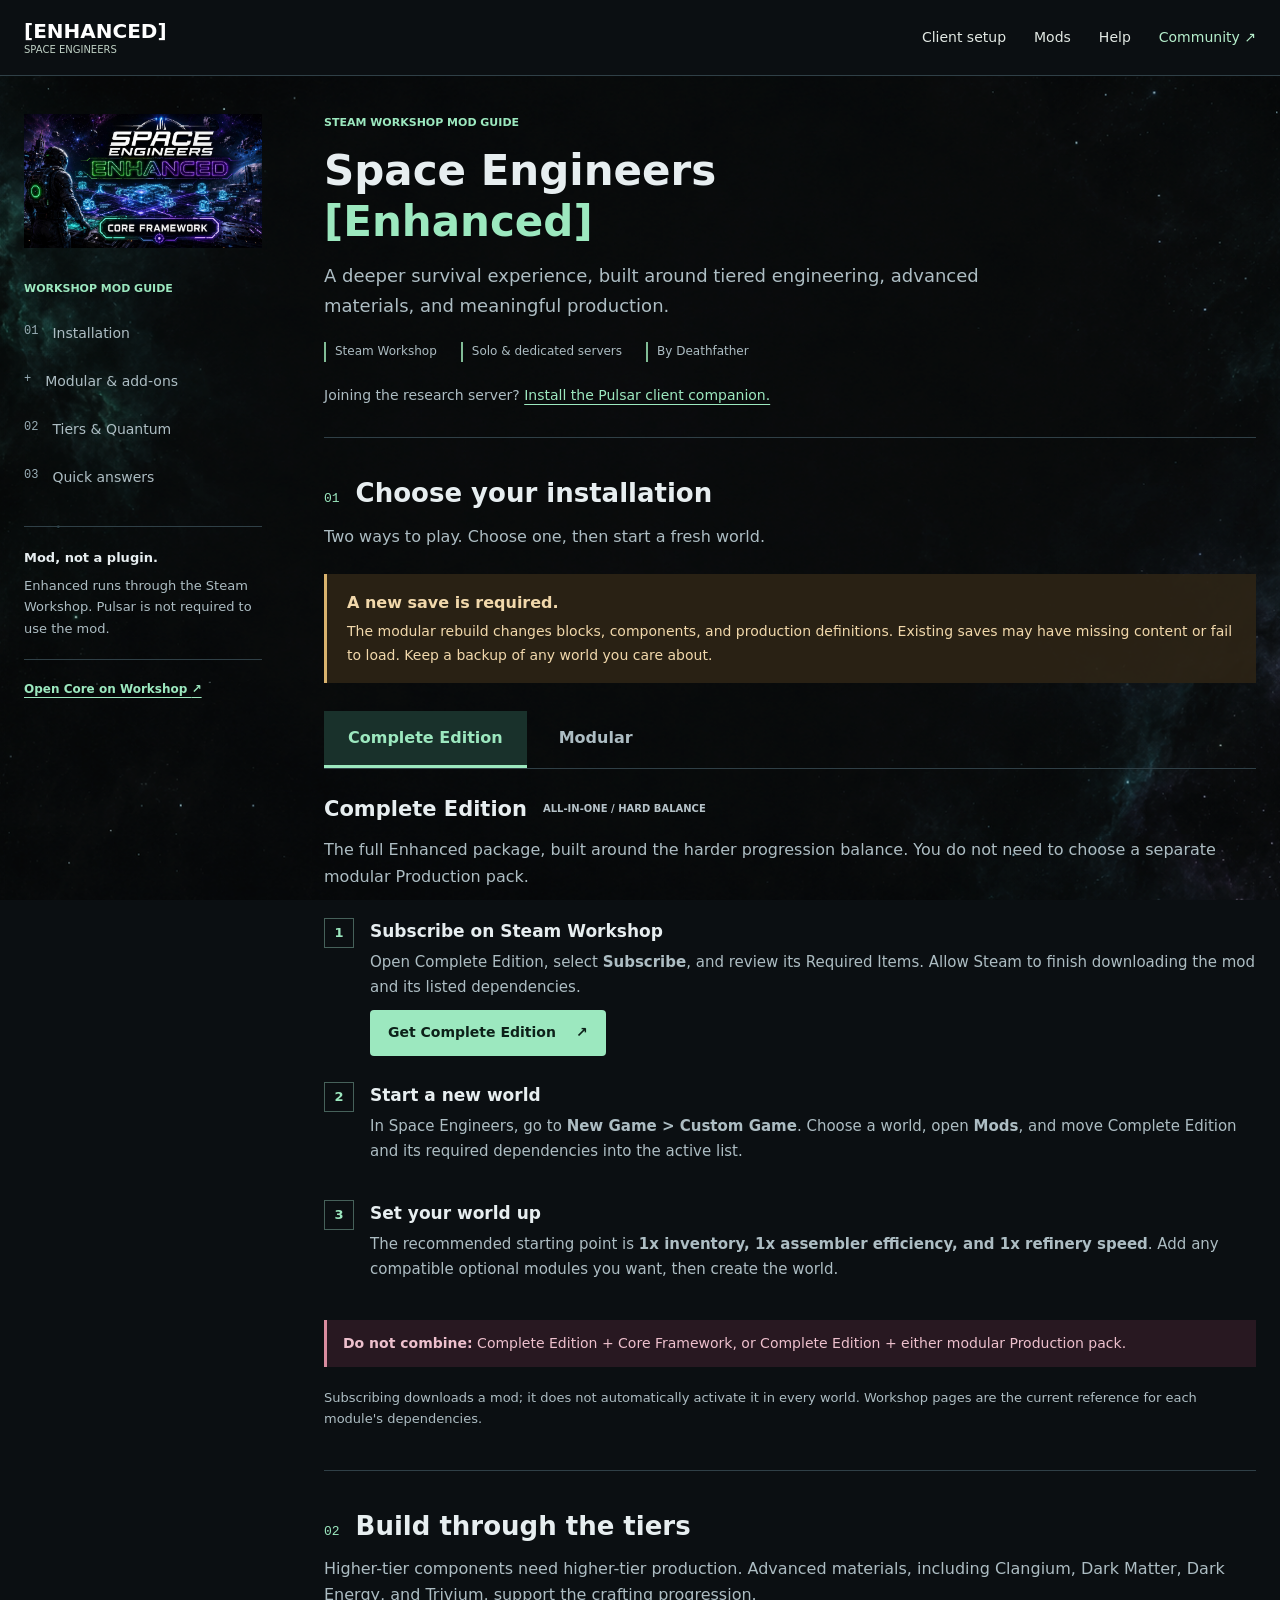
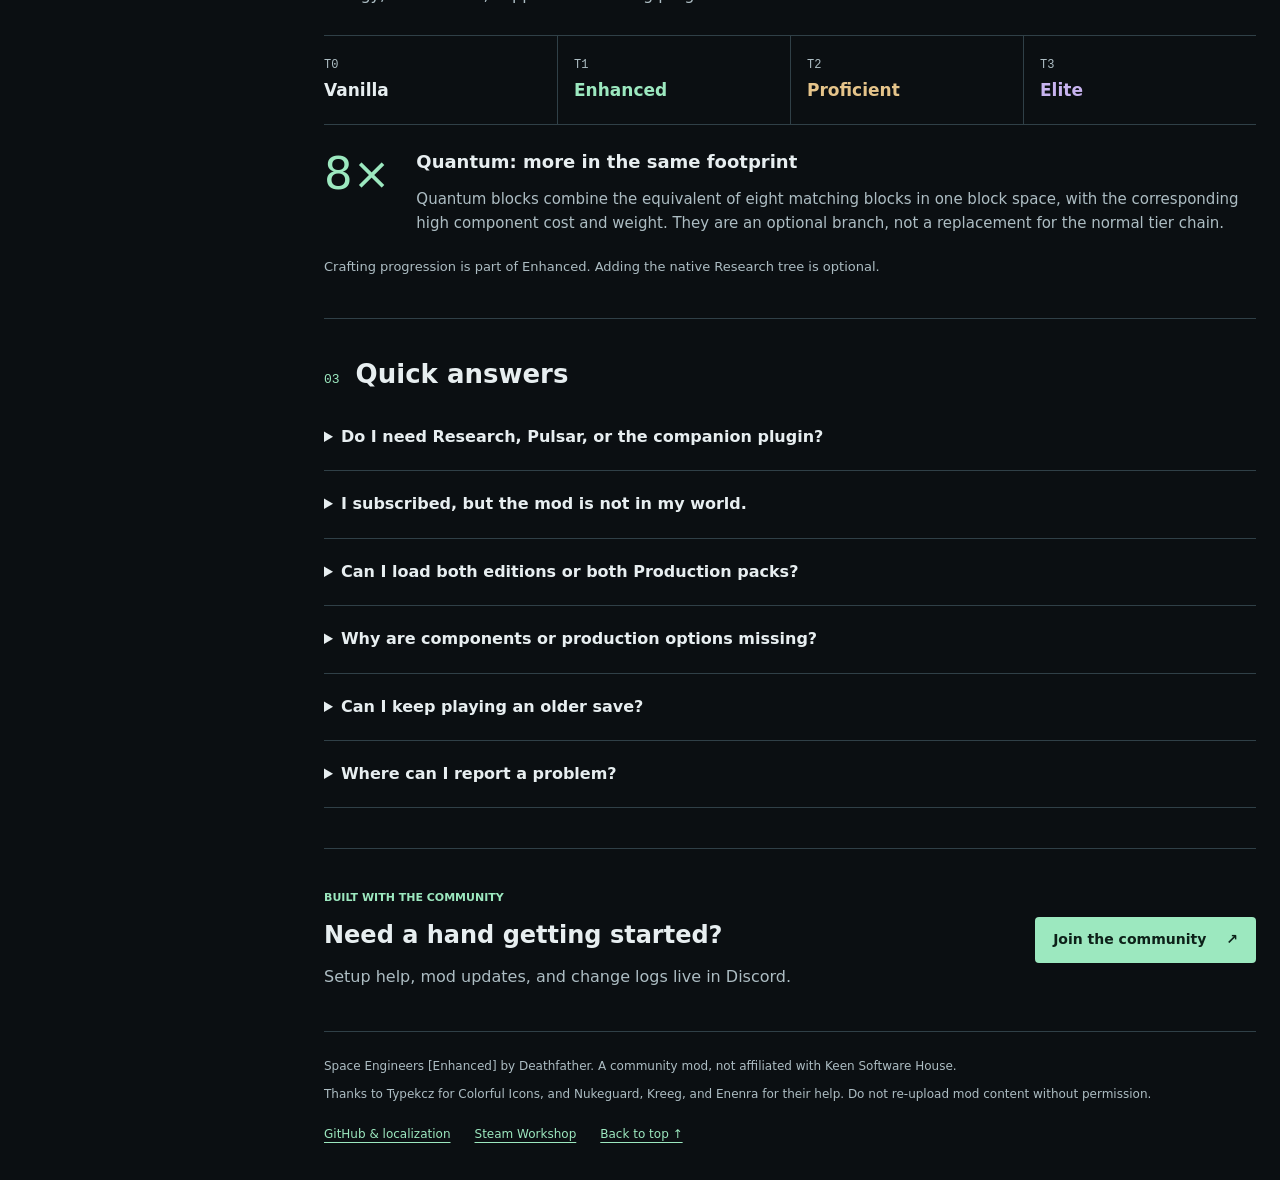
==== docs/mods.html @ 45f269c4 "Focus website on client installation and deduplicate mod add-ons" ====
<!doctype html>
<html lang="en">
<head>
  <meta charset="utf-8">
  <meta name="viewport" content="width=device-width, initial-scale=1">
  <title>Workshop Mods | Space Engineers [Enhanced]</title>
  <meta name="description" content="Install Space Engineers Enhanced. Choose Complete or Modular, find the right production pack, and explore optional add-ons including Research.">
  <meta name="theme-color" content="#0b0f12">
  <meta property="og:title" content="Space Engineers [Enhanced]">
  <meta property="og:description" content="Your installation guide to Complete, Modular, and optional Enhanced add-ons.">
  <meta property="og:type" content="website">
  <meta property="og:url" content="https://deathfather.github.io/Space-Engineers-Enhanced/mods.html">
  <meta property="og:image" content="https://deathfather.github.io/Space-Engineers-Enhanced/assets/enhanced.jpg">
  <link rel="canonical" href="https://deathfather.github.io/Space-Engineers-Enhanced/mods.html">
  <link rel="stylesheet" href="styles.css?v=3">
  <script src="app.js" defer></script>
</head>
<body>
  <a class="skip" href="#main">Skip to guide</a>
  <header class="site-header">
    <a class="wordmark" href="index.html">[ENHANCED]<span>SPACE ENGINEERS</span></a>
    <nav aria-label="Main navigation">
      <a href="index.html">Client setup</a><a href="#install">Mods</a><a href="#help">Help</a>
      <a class="community-link" href="https://discord.gg/V2mS2hEQAy">Community <span aria-hidden="true">&#8599;</span></a>
    </nav>
  </header>

  <div class="page-layout">
    <aside class="sidebar" aria-label="Guide navigation">
      <a class="brand-art" href="assets/enhanced.jpg" aria-label="View Enhanced Core Framework artwork">
        <img src="assets/enhanced.jpg" alt="Space Engineers Enhanced Core Framework artwork" width="1672" height="941">
      </a>
      <p class="nav-label">WORKSHOP MOD GUIDE</p>
      <nav aria-label="On this page">
        <a href="#install"><span>01</span>Installation</a>
        <a href="#modular-panel"><span>+</span>Modular &amp; add-ons</a>
        <a href="#progression"><span>02</span>Tiers &amp; Quantum</a>
        <a href="#help"><span>03</span>Quick answers</a>
      </nav>
      <div class="sidebar-note"><strong>Mod, not a plugin.</strong><p>Enhanced runs through the Steam Workshop. Pulsar is not required to use the mod.</p></div>
      <a class="text-link" href="https://steamcommunity.com/sharedfiles/filedetails/?id=2929487237">Open Core on Workshop <span aria-hidden="true">&#8599;</span></a>
    </aside>

    <main id="main">
      <div class="page-intro">
        <p class="eyebrow">STEAM WORKSHOP MOD GUIDE</p>
        <h1>Space Engineers<br><span>[Enhanced]</span></h1>
        <p class="intro">A deeper survival experience, built around tiered engineering, advanced materials, and meaningful production.</p>
        <div class="intro-meta"><span>Steam Workshop</span><span>Solo &amp; dedicated servers</span><span>By Deathfather</span></div>
        <p class="guide-switch">Joining the research server? <a href="index.html">Install the Pulsar client companion.</a></p>
      </div>

      <section id="install" aria-labelledby="install-title">
        <div class="section-title"><span class="section-number">01</span><h2 id="install-title">Choose your installation</h2></div>
        <p>Two ways to play. Choose one, then start a fresh world.</p>
        <div class="notice warning"><strong>A new save is required.</strong><p>The modular rebuild changes blocks, components, and production definitions. Existing saves may have missing content or fail to load. Keep a backup of any world you care about.</p></div>
        <div class="edition-tabs" role="tablist" aria-label="Installation edition" hidden>
          <button type="button" id="complete-tab" role="tab" aria-controls="complete-panel" aria-selected="true">Complete Edition</button>
          <button type="button" id="modular-tab" role="tab" aria-controls="modular-panel" aria-selected="false" tabindex="-1">Modular</button>
        </div>

        <div id="complete-panel" class="edition-panel">
          <div class="edition-heading"><h3>Complete Edition</h3><span class="badge">ALL-IN-ONE / HARD BALANCE</span></div>
          <p>The full Enhanced package, built around the harder progression balance. You do not need to choose a separate modular Production pack.</p>
          <ol class="steps">
            <li><div><h4>Subscribe on Steam Workshop</h4><p>Open Complete Edition, select <strong>Subscribe</strong>, and review its Required Items. Allow Steam to finish downloading the mod and its listed dependencies.</p><a class="button primary" href="https://steamcommunity.com/sharedfiles/filedetails/?id=875707065">Get Complete Edition <span aria-hidden="true">&#8599;</span></a></div></li>
            <li><div><h4>Start a new world</h4><p>In Space Engineers, go to <strong>New Game &gt; Custom Game</strong>. Choose a world, open <strong>Mods</strong>, and move Complete Edition and its required dependencies into the active list.</p></div></li>
            <li><div><h4>Set your world up</h4><p>The recommended starting point is <strong>1x inventory, 1x assembler efficiency, and 1x refinery speed</strong>. Add any compatible optional modules you want, then create the world.</p></div></li>
          </ol>
          <p class="rule"><strong>Do not combine:</strong> Complete Edition + Core Framework, or Complete Edition + either modular Production pack.</p>
        </div>

        <div id="modular-panel" class="edition-panel">
          <div class="edition-heading"><h3>Modular</h3><span class="badge">YOUR CHOICE OF PRODUCTION BALANCE</span></div>
          <p>Start with Core, add Weapons, and choose exactly one Production pack. Optional modules are up to you.</p>
          <ol class="steps">
            <li><div><h4>Subscribe to Core and Weapons</h4><div class="package-list">
              <a href="https://steamcommunity.com/sharedfiles/filedetails/?id=2929487237"><span><strong>Core Framework (Modular)</strong><small>The foundation for your Enhanced world</small></span><span aria-hidden="true">&#8599;</span></a>
              <a href="https://steamcommunity.com/sharedfiles/filedetails/?id=2971923198"><span><strong>Weapons</strong><small>Required tiered weapons and ammunition</small></span><span aria-hidden="true">&#8599;</span></a>
            </div></div></li>
            <li><div><h4>Choose one Production pack</h4><div class="package-list">
              <a href="https://steamcommunity.com/sharedfiles/filedetails/?id=3729384881"><span><strong>Production (Normal)</strong><small>Vanilla base values, scaled through Enhanced tiers</small></span><span aria-hidden="true">&#8599;</span></a>
              <a href="https://steamcommunity.com/sharedfiles/filedetails/?id=3729371293"><span><strong>Production (Hard)</strong><small>The harder, long-time Enhanced balance</small></span><span aria-hidden="true">&#8599;</span></a>
            </div><p class="inline-note">Normal OR Hard. Never activate both.</p></div></li>
            <li><div><h4>Choose your optional add-ons</h4><p>Add as many or as few as you like. None of these is required to use the modular framework.</p>
              <div class="package-list modular-options" aria-label="Optional modular add-ons">
                <a href="https://steamcommunity.com/sharedfiles/filedetails/?id=3816389989"><span><strong>Research</strong><small>Tiered and Quantum unlocks in the native progression tree. No plugin required.</small></span><span aria-hidden="true">&#8599;</span></a>
                <a href="https://steamcommunity.com/sharedfiles/filedetails/?id=3729369375"><span><strong>Encounters</strong><small>Enhanced NPC encounters and tiered hostile content</small></span><span aria-hidden="true">&#8599;</span></a>
                <a href="https://steamcommunity.com/sharedfiles/filedetails/?id=3729348584"><span><strong>Economy</strong><small>Stores, contracts, rewards, and tiered trading</small></span><span aria-hidden="true">&#8599;</span></a>
                <a href="https://steamcommunity.com/sharedfiles/filedetails/?id=3565768630"><span><strong>HUD</strong><small>Colorized Enhanced HUD with the base game interface</small></span><span aria-hidden="true">&#8599;</span></a>
                <a href="https://steamcommunity.com/sharedfiles/filedetails/?id=3529017960"><span><strong>Planets</strong><small>Tiered planets and moons</small></span><span aria-hidden="true">&#8599;</span></a>
                <a href="https://steamcommunity.com/sharedfiles/filedetails/?id=2959206472"><span><strong>Spacesuits</strong><small>Rebalanced and tiered engineer suits</small></span><span aria-hidden="true">&#8599;</span></a>
                <a href="https://steamcommunity.com/sharedfiles/filedetails/?id=2958984047"><span><strong>Icons</strong><small>Custom icons for Enhanced items, components, and resources</small></span><span aria-hidden="true">&#8599;</span></a>
                <a href="https://steamcommunity.com/sharedfiles/filedetails/?id=2943852680"><span><strong>Voxel Textures</strong><small>Remastered planets, moons, asteroids, and ores</small></span><span aria-hidden="true">&#8599;</span></a>
                <a href="https://steamcommunity.com/sharedfiles/filedetails/?id=2677442593"><span><strong>SkyBox</strong><small>The Enhanced skybox and darker space atmosphere</small></span><span aria-hidden="true">&#8599;</span></a>
              </div>
            </div></li>
            <li><div><h4>Activate the mods in a fresh world</h4><p>Let Steam finish downloading. Open <strong>New Game &gt; Custom Game &gt; Mods</strong>, and activate Core, Weapons, your chosen Production pack, any optional add-ons, and their required dependencies.</p></div></li>
            <li><div><h4>Set your world up and start playing</h4><p>Start with <strong>1x inventory, 1x assembler efficiency, and 1x refinery speed</strong> for the intended balance. If you added Research, enable the world's <strong>Progression</strong> setting to use its unlocks. Then create the world.</p></div></li>
          </ol>
          <p class="rule"><strong>Do not combine:</strong> Modular + Complete Edition, or Production (Normal) + Production (Hard).</p>
        </div>
        <p class="footnote">Subscribing downloads a mod; it does not automatically activate it in every world. Workshop pages are the current reference for each module's dependencies.</p>
      </section>

      <section id="progression" aria-labelledby="progression-title">
        <div class="section-title"><span class="section-number">02</span><h2 id="progression-title">Build through the tiers</h2></div>
        <p>Higher-tier components need higher-tier production. Advanced materials, including Clangium, Dark Matter, Dark Energy, and Trivium, support the crafting progression.</p>
        <ol class="tier-track" aria-label="Enhanced block tiers"><li><span>T0</span><strong>Vanilla</strong></li><li><span>T1</span><strong>Enhanced</strong></li><li><span>T2</span><strong>Proficient</strong></li><li><span>T3</span><strong>Elite</strong></li></ol>
        <div class="quantum-copy"><span class="quantum-mark" aria-hidden="true">8&times;</span><div><h3>Quantum: more in the same footprint</h3><p>Quantum blocks combine the equivalent of eight matching blocks in one block space, with the corresponding high component cost and weight. They are an optional branch, not a replacement for the normal tier chain.</p></div></div>
        <p class="footnote">Crafting progression is part of Enhanced. Adding the native Research tree is optional.</p>
      </section>

      <section id="help" aria-labelledby="help-title">
        <div class="section-title"><span class="section-number">03</span><h2 id="help-title">Quick answers</h2></div>
        <details><summary>Do I need Research, Pulsar, or the companion plugin?</summary><div><p>No, not to use Space Engineers [Enhanced]. The Research Workshop add-on listed under Modular is optional and uses the native game tree. Deathfather's server separately requires its <a href="index.html">research client companion</a>. These are not the same installation.</p></div></details>
        <details><summary>I subscribed, but the mod is not in my world.</summary><div><p>Wait for Steam Downloads to finish, then activate the subscribed mods in the world's Mods list. Subscription alone does not enable a mod. For this Enhanced version, create a fresh world instead of converting a valuable existing save.</p></div></details>
        <details><summary>Can I load both editions or both Production packs?</summary><div><p>No. Choose Complete OR Modular. If you choose Modular, load Core, Weapons, and exactly one Production pack: Normal OR Hard.</p></div></details>
        <details><summary>Why are components or production options missing?</summary><div><p>For Modular, verify that Weapons and one Production pack are active, along with their listed dependencies. Confirm that Complete Edition is not also active. Restart after downloads finish, and test the setup in a fresh world.</p></div></details>
        <details><summary>Can I keep playing an older save?</summary><div><p>This modular rebuild requires a new save. Keep your old world backed up with its matching mod setup; adding or removing definitions can break existing blocks and production.</p></div></details>
        <details><summary>Where can I report a problem?</summary><div><p>Use the <a href="https://discord.gg/V2mS2hEQAy">community Discord</a> or the relevant Workshop discussion. Include your edition, Production pack, active mod list, game version, a screenshot, and the relevant error log. For a server issue, include the Torch or dedicated server log excerpt.</p></div></details>
      </section>

      <section class="community" aria-labelledby="community-title"><div><p class="eyebrow">BUILT WITH THE COMMUNITY</p><h2 id="community-title">Need a hand getting started?</h2><p>Setup help, mod updates, and change logs live in Discord.</p></div><a class="button primary" href="https://discord.gg/V2mS2hEQAy">Join the community <span aria-hidden="true">&#8599;</span></a></section>
      <footer><p>Space Engineers [Enhanced] by Deathfather. A community mod, not affiliated with Keen Software House.</p><p>Thanks to Typekcz for Colorful Icons, and Nukeguard, Kreeg, and Enenra for their help. Do not re-upload mod content without permission.</p><div><a href="https://github.com/Deathfather/Space-Engineers-Enhanced">GitHub &amp; localization</a><a href="https://steamcommunity.com/sharedfiles/filedetails/?id=2929487237">Steam Workshop</a><a href="#main">Back to top &#8593;</a></div></footer>
    </main>
  </div>
</body>
</html>
---- docs/styles.css ----
:root {
  font-family: "Segoe UI", system-ui, sans-serif;
  color: #e7eef0;
  background: #0b0f12;
  color-scheme: dark;
  font-synthesis: none;
  --ink: #e7eef0;
  --muted: #adbdc3;
  --line: #304047;
  --green: #9ce8bf;
  --mint: #b6efcc;
}
* { box-sizing: border-box; letter-spacing: 0; }
html { scroll-behavior: smooth; scroll-padding-top: 98px; }
body { margin: 0; font-size: 16px; line-height: 1.65; position: relative; isolation: isolate; }
body::before { content: ""; position: fixed; inset: 0; z-index: -1; pointer-events: none; background: #0b0f12 url('assets/space-background.png') center / cover no-repeat; opacity: .8; }
button, input { font: inherit; }
button, a { -webkit-tap-highlight-color: transparent; }
a { color: var(--green); text-underline-offset: 4px; }
a:hover { color: #dcffed; }
:focus-visible { outline: 3px solid #eac486; outline-offset: 4px; }
img { display: block; max-width: 100%; height: auto; }
button { cursor: pointer; }
[hidden] { display: none !important; }
h1, h2, h3, h4, p { margin: 0 0 14px; }
h1, h2, h3, h4 { line-height: 1.2; }
h1 { font-size: 42px; font-weight: 720; }
h1 span { color: var(--green); }
h2 { font-size: 26px; font-weight: 650; }
h3 { font-size: 21px; font-weight: 650; }
h4 { font-size: 17px; font-weight: 650; }
strong { font-weight: 650; }
.skip { position: fixed; top: -80px; left: 20px; z-index: 100; padding: 12px 20px; background: #141d22; }
.skip:focus { top: 10px; }
.site-header { position: sticky; top: 0; z-index: 10; min-height: 76px; padding: 14px max(24px, calc((100% - 1320px) / 2)); background: #0b0f12; border-bottom: 1px solid var(--line); color: white; display: flex; align-items: center; justify-content: space-between; gap: 20px; }
.wordmark { color: white; font-size: 20px; font-weight: 800; text-decoration: none; line-height: 1.25; }
.wordmark span { display: block; font-size: 10px; font-weight: 500; color: #bfd0c4; }
.wordmark:hover { color: var(--mint); }
.site-header nav { display: flex; gap: 28px; align-items: center; }
.site-header nav a { color: #e2e9e4; text-decoration: none; font-size: 14px; }
.site-header nav a:hover { color: var(--mint); text-decoration: underline; }
.site-header .community-link { color: var(--mint); }
.page-layout { max-width: 1320px; margin: auto; display: grid; grid-template-columns: 238px minmax(0, 1fr); gap: 62px; padding: 38px 24px 0; }
.sidebar { align-self: start; position: sticky; top: 110px; }
.brand-art { display: block; margin-bottom: 32px; }
.brand-art img { width: 100%; aspect-ratio: 1672 / 941; }
.nav-label, .eyebrow { font-size: 11px; font-weight: 750; color: var(--green); }
.sidebar nav { display: grid; gap: 4px; }
.sidebar nav a { display: flex; gap: 14px; padding: 10px 0; color: var(--muted); font-size: 14px; text-decoration: none; border-bottom: 1px solid transparent; }
.sidebar nav a:hover { color: var(--green); border-color: var(--line); }
.sidebar nav a span { color: #9aaeb6; font-family: ui-monospace, monospace; font-size: 12px; }
.sidebar-note { margin-top: 26px; padding: 20px 0; border-top: 1px solid var(--line); border-bottom: 1px solid var(--line); font-size: 13px; }
.sidebar-note p { margin: 6px 0 0; color: var(--muted); }
.sidebar > .text-link { display: inline-block; font-size: 12px; margin-top: 20px; }
main { min-width: 0; }
.page-intro { padding: 0 0 30px; border-bottom: 1px solid var(--line); }
.intro { max-width: 670px; font-size: 18px; color: var(--muted); }
.intro-meta { display: flex; flex-wrap: wrap; gap: 10px 24px; margin-top: 22px; font-size: 12px; color: var(--muted); }
.intro-meta span { border-left: 2px solid #81bc96; padding-left: 9px; }
.guide-switch { margin: 22px 0 0; font-size: 14px; color: var(--muted); max-width: 690px; }
.install-links { display: flex; align-items: center; flex-wrap: wrap; gap: 14px 22px; }
code { font-family: ui-monospace, Consolas, monospace; font-size: .9em; overflow-wrap: anywhere; }
pre { padding: 16px 20px; background: #111a1e; border: 1px solid var(--line); border-radius: 4px; white-space: pre-wrap; overflow-wrap: anywhere; }
pre code { font-size: 13px; }
.runtime-list, .feature-list { margin: 18px 0; border-top: 1px solid var(--line); }
.runtime-list > div, .feature-list > div { display: grid; grid-template-columns: 170px minmax(0, 1fr); gap: 20px; padding: 16px 0; border-bottom: 1px solid var(--line); }
dt { font-weight: 650; }
dd { margin: 0; font-size: 15px; color: var(--muted); }
.runtime-list dt { color: var(--green); }
.success-note { padding: 17px 0 17px 20px; border-left: 3px solid var(--green); }
.success-note p { margin: 6px 0 0; color: var(--muted); font-size: 15px; }
section { padding: 40px 0; border-bottom: 1px solid var(--line); }
.section-title { display: flex; gap: 16px; align-items: baseline; margin-bottom: 14px; }
.section-title h2 { margin: 0; }
.section-number { font-family: ui-monospace, monospace; font-size: 13px; color: var(--green); }
section > p { color: var(--muted); }
.notice { padding: 16px 20px; margin: 24px 0; border-left: 3px solid #d9b36e; background: rgba(44,36,22,.94); color: #f1d8ab; }
.notice p { margin: 4px 0 0; font-size: 14px; }
.edition-tabs { display: flex; border-bottom: 1px solid var(--line); margin: 28px 0 0; gap: 8px; }
.edition-tabs button { border: 0; border-bottom: 3px solid transparent; padding: 14px 24px; background: transparent; color: var(--muted); font-weight: 650; }
.edition-tabs button[aria-selected="true"] { color: var(--green); border-bottom-color: var(--green); background: #19312b; }
.edition-tabs button:hover { background: #172720; }
.edition-panel { padding-top: 28px; }
.edition-heading { display: flex; flex-wrap: wrap; align-items: center; gap: 10px 16px; margin-bottom: 15px; }
.edition-heading h3 { margin: 0; }
.badge { font-size: 10px; font-weight: 700; color: #b6c3c9; }
.edition-panel > p { color: var(--muted); }
.steps { list-style: none; counter-reset: step; padding: 0; margin: 28px 0; }
.steps > li { display: grid; grid-template-columns: 28px minmax(0, 1fr); gap: 18px; padding-bottom: 26px; }
.steps > li:last-child { padding-bottom: 0; }
.steps > li::before { counter-increment: step; content: counter(step); display: grid; place-items: center; width: 28px; height: 28px; border: 1px solid #46615a; color: var(--green); font-size: 13px; font-weight: 750; }
.steps h4 { margin: 3px 0 9px; }
.steps p { color: var(--muted); margin-bottom: 10px; font-size: 15px; }
.button { display: inline-flex; align-items: center; justify-content: space-between; gap: 20px; padding: 11px 18px; min-height: 46px; text-decoration: none; border-radius: 4px; font-size: 14px; font-weight: 650; }
.button.primary { color: #0d2119; background: var(--green); }
.button.primary:hover { color: #0d2119; background: #c2f9dc; }
.button span { flex: none; }
.rule { border-left: 3px solid #d98c9f; padding: 12px 16px; background: rgba(43,26,35,.94); font-size: 14px; }
.edition-panel .rule { color: #edc0cd; }
.footnote { font-size: 13px; color: var(--muted); margin: 20px 0 0; }
.package-list { border-top: 1px solid var(--line); }
.package-list a { display: flex; align-items: center; justify-content: space-between; gap: 18px; padding: 13px 0; border-bottom: 1px solid var(--line); text-decoration: none; }
.package-list a:hover strong { text-decoration: underline; }
.package-list small { display: block; font-size: 13px; color: var(--muted); }
.steps .inline-note { margin-top: 12px; color: #edc0cd; font-size: 13px; }
.modular-options a { gap: 16px; }
.modular-options a > span:first-child { min-width: 0; }
.tier-track { list-style: none; padding: 0; margin: 26px 0; display: grid; grid-template-columns: repeat(4, minmax(0, 1fr)); border-block: 1px solid var(--line); }
.tier-track li { padding: 20px 16px; border-left: 1px solid var(--line); }
.tier-track li:first-child { border-left: 0; padding-left: 0; }
.tier-track span { display: block; color: var(--muted); font-size: 12px; font-family: ui-monospace, monospace; }
.tier-track strong { font-size: 17px; }
.tier-track li:nth-child(2) strong { color: var(--green); }
.tier-track li:nth-child(3) strong { color: #e5c48a; }
.tier-track li:nth-child(4) strong { color: #c7b3ee; }
.quantum-copy { display: flex; gap: 26px; align-items: flex-start; }
.quantum-mark { color: var(--green); font-size: 45px; line-height: 1; flex: none; }
.quantum-copy h3 { font-size: 18px; }
.quantum-copy p { font-size: 15px; color: var(--muted); margin: 0; }
.text-link { font-weight: 600; font-size: 14px; }
details { border-bottom: 1px solid var(--line); }
summary { padding: 20px 0; font-weight: 600; cursor: pointer; }
summary:hover { color: var(--green); }
details > div { padding-bottom: 18px; color: var(--muted); font-size: 15px; }
details > div > :last-child { margin-bottom: 0; }
details ol { padding-left: 23px; }
details li { padding-left: 4px; margin-bottom: 8px; }
.community { display: flex; flex-wrap: wrap; align-items: center; justify-content: space-between; gap: 22px; border: 0; }
.community h2 { font-size: 24px; }
.community p:last-child { color: var(--muted); margin-bottom: 0; }
footer { padding: 25px 0 36px; border-top: 1px solid var(--line); color: var(--muted); font-size: 12px; }
footer > p { margin-bottom: 9px; }
footer > div { display: flex; flex-wrap: wrap; gap: 12px 24px; margin-top: 20px; }
@media (min-width: 1700px) { .page-layout { gap: 82px; } }
@media (max-width: 1050px) { .page-layout { grid-template-columns: 195px minmax(0, 1fr); gap: 32px; } }
@media (max-width: 800px) { .sidebar { display: none; } .page-layout { display: block; padding-top: 26px; } .page-intro { background-image: url('assets/enhanced.jpg'); background-repeat: no-repeat; background-size: 160px auto; background-position: right top; } .page-intro h1 { padding-top: 103px; } .page-intro .eyebrow { max-width: 145px; min-height: 27px; } }
@media (max-width: 520px) {
  html { scroll-padding-top: 100px; }
  body::before { background-position: 88% center; opacity: .55; }
  .site-header { padding: 14px 18px; gap: 12px; }
  .wordmark { font-size: 16px; }
  .site-header nav { gap: 14px; }
  .site-header nav a { font-size: 13px; }
  .site-header nav .community-link { display: none; }
  .page-layout { padding-inline: 20px; }
  h1 { font-size: 32px; }
  h2 { font-size: 23px; }
  .intro { font-size: 16px; }
  .intro-meta { gap: 8px 14px; }
  section { padding-block: 30px; }
  .section-title { gap: 12px; }
  .edition-tabs button { flex: 1; padding: 13px 9px; font-size: 14px; }
  .edition-heading h3 { font-size: 20px; }
  .steps > li { gap: 13px; }
  .notice { padding: 14px 16px; }
  .runtime-list > div, .feature-list > div { grid-template-columns: 1fr; gap: 6px; }
  pre { padding: 14px 12px; }
  .tier-track { grid-template-columns: repeat(2, minmax(0, 1fr)); }
  .tier-track li:nth-child(3) { padding-left: 0; border-left: 0; }
  .tier-track li:nth-child(n+3) { border-top: 1px solid var(--line); }
  .quantum-copy { gap: 16px; }
  .quantum-mark { font-size: 36px; }
}
@media (prefers-reduced-motion: reduce) { html { scroll-behavior: auto; } }
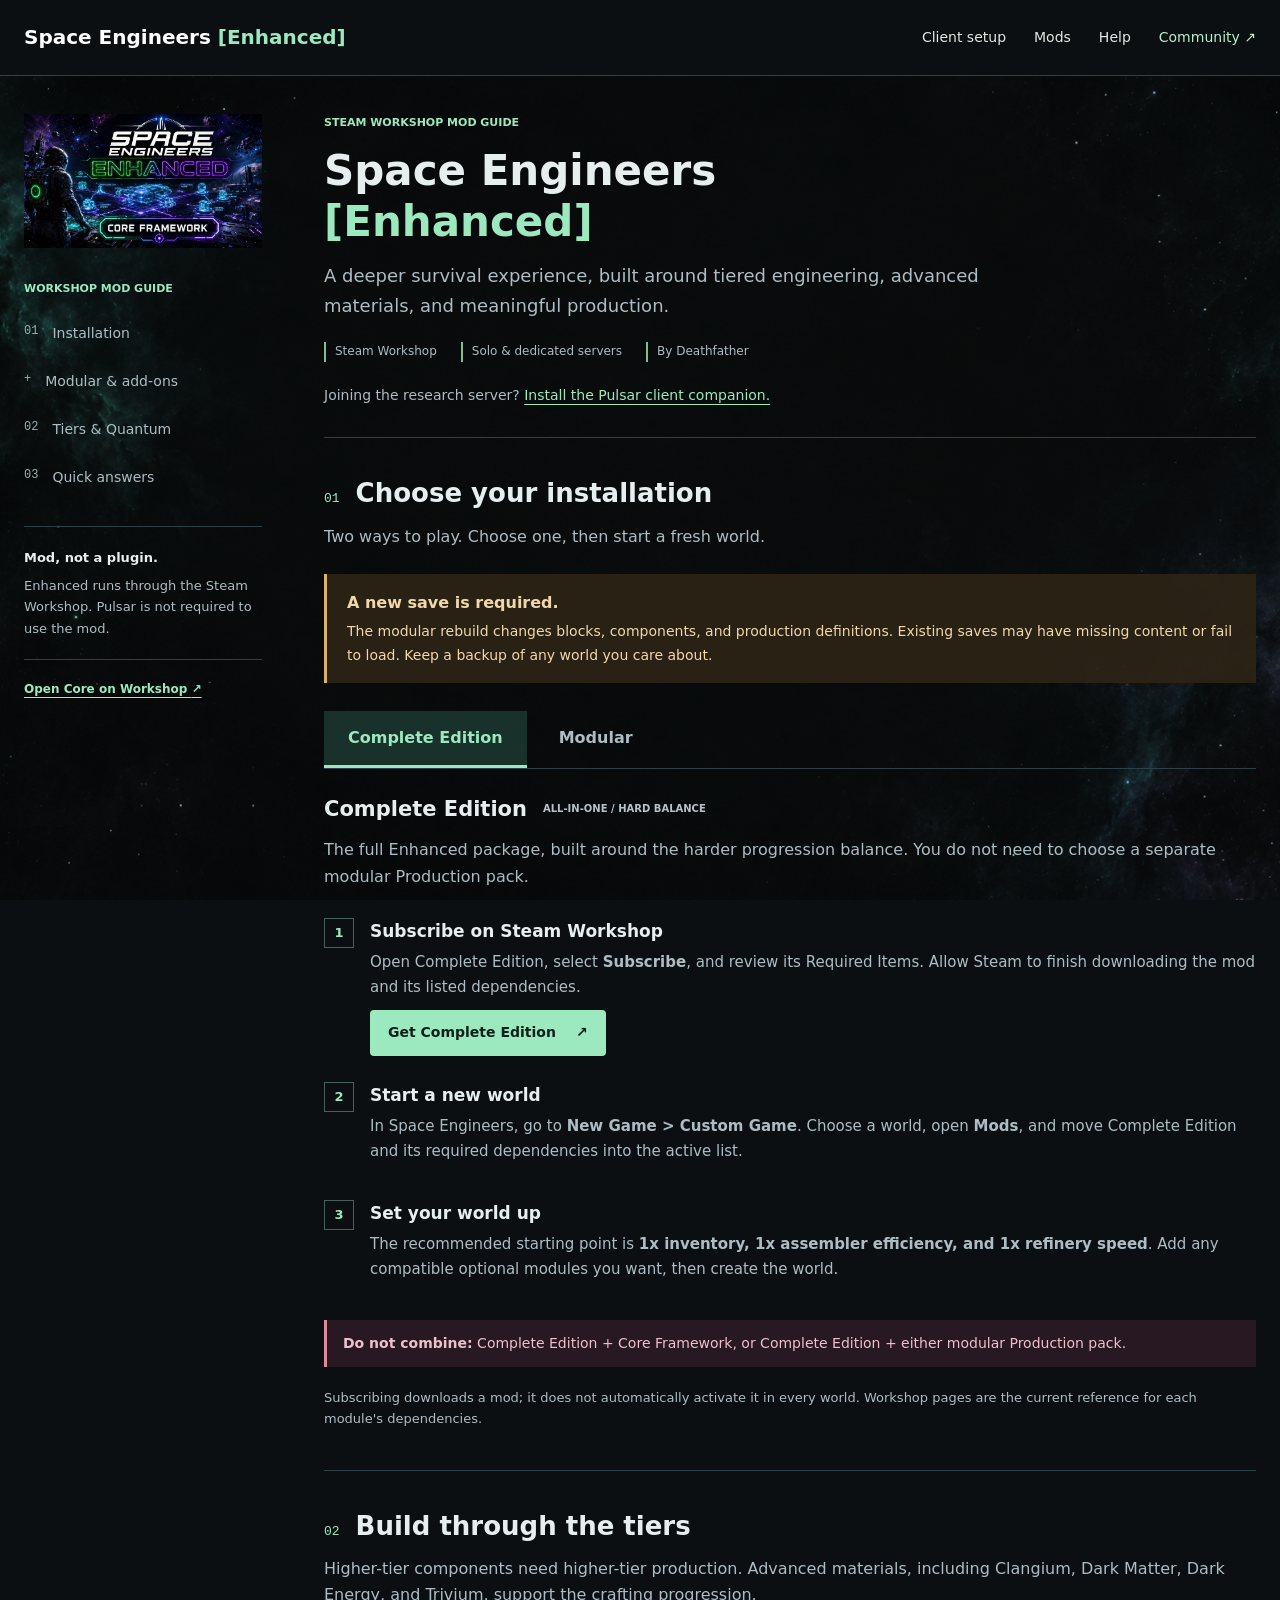
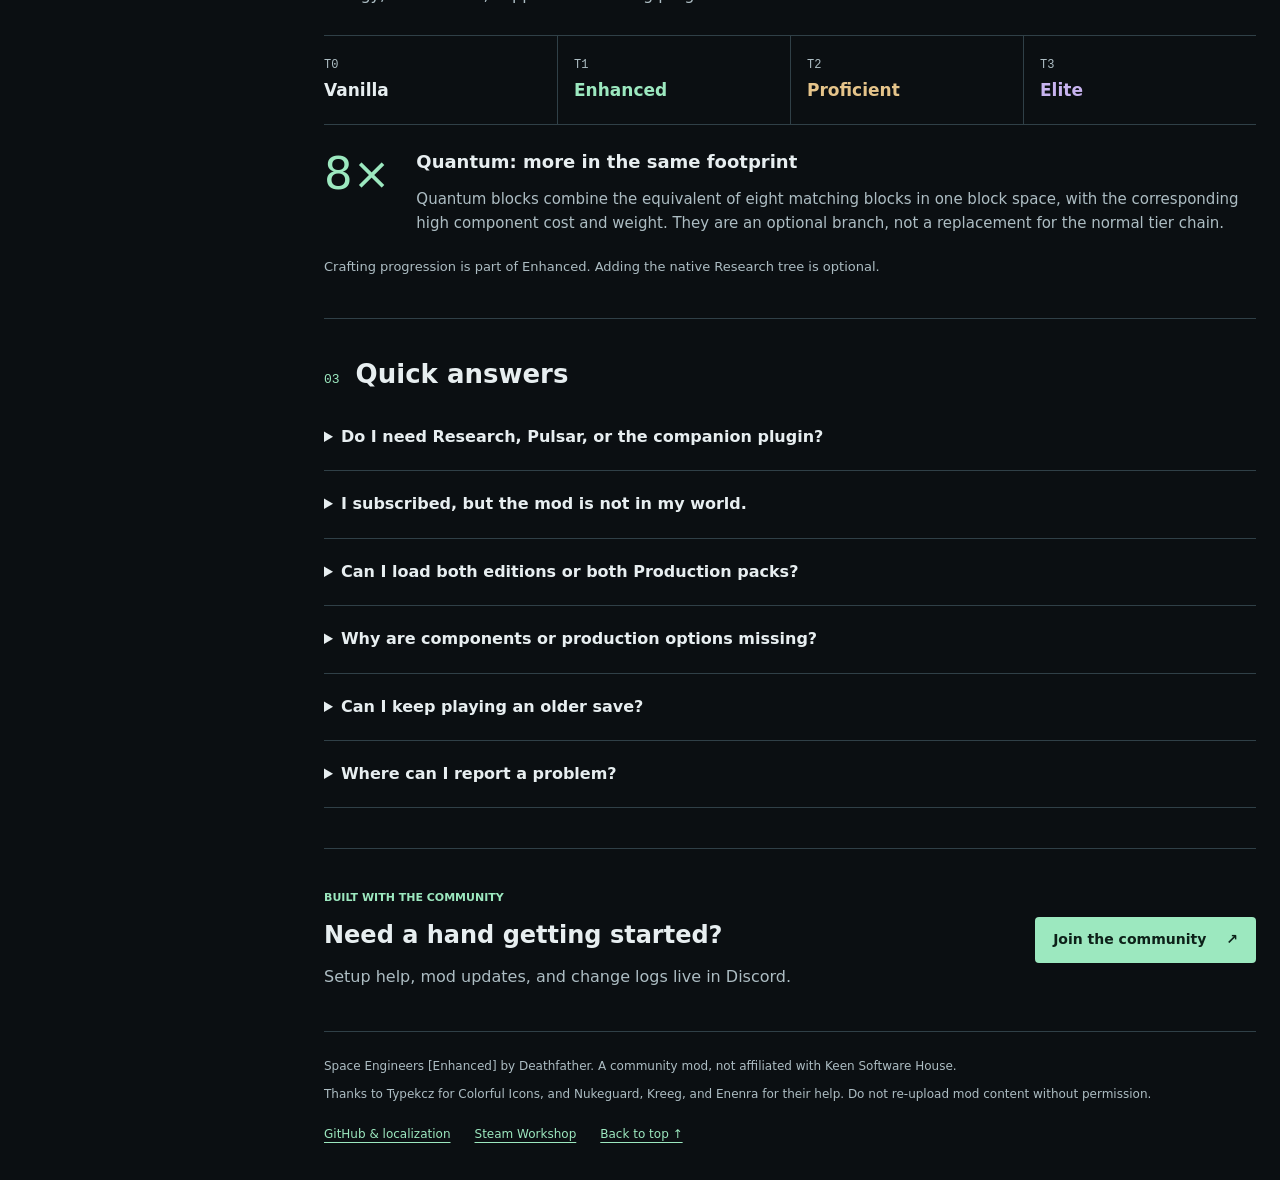
==== commit a7594c2e: "Correct header brand to Space Engineers [Enhanced]" ====
--- a/docs/mods.html
+++ b/docs/mods.html
@@ -12,13 +12,13 @@
   <meta property="og:url" content="https://deathfather.github.io/Space-Engineers-Enhanced/mods.html">
   <meta property="og:image" content="https://deathfather.github.io/Space-Engineers-Enhanced/assets/enhanced.jpg">
   <link rel="canonical" href="https://deathfather.github.io/Space-Engineers-Enhanced/mods.html">
-  <link rel="stylesheet" href="styles.css?v=3">
+  <link rel="stylesheet" href="styles.css?v=4">
   <script src="app.js" defer></script>
 </head>
 <body>
   <a class="skip" href="#main">Skip to guide</a>
   <header class="site-header">
-    <a class="wordmark" href="index.html">[ENHANCED]<span>SPACE ENGINEERS</span></a>
+    <a class="wordmark" href="index.html">Space Engineers <span>[Enhanced]</span></a>
     <nav aria-label="Main navigation">
       <a href="index.html">Client setup</a><a href="#install">Mods</a><a href="#help">Help</a>
       <a class="community-link" href="https://discord.gg/V2mS2hEQAy">Community <span aria-hidden="true">&#8599;</span></a>
--- a/docs/styles.css
+++ b/docs/styles.css
@@ -34,7 +34,7 @@
 .skip:focus { top: 10px; }
 .site-header { position: sticky; top: 0; z-index: 10; min-height: 76px; padding: 14px max(24px, calc((100% - 1320px) / 2)); background: #0b0f12; border-bottom: 1px solid var(--line); color: white; display: flex; align-items: center; justify-content: space-between; gap: 20px; }
 .wordmark { color: white; font-size: 20px; font-weight: 800; text-decoration: none; line-height: 1.25; }
-.wordmark span { display: block; font-size: 10px; font-weight: 500; color: #bfd0c4; }
+.wordmark span { color: var(--green); }
 .wordmark:hover { color: var(--mint); }
 .site-header nav { display: flex; gap: 28px; align-items: center; }
 .site-header nav a { color: #e2e9e4; text-decoration: none; font-size: 14px; }
@@ -134,8 +134,9 @@
 @media (min-width: 1700px) { .page-layout { gap: 82px; } }
 @media (max-width: 1050px) { .page-layout { grid-template-columns: 195px minmax(0, 1fr); gap: 32px; } }
 @media (max-width: 800px) { .sidebar { display: none; } .page-layout { display: block; padding-top: 26px; } .page-intro { background-image: url('assets/enhanced.jpg'); background-repeat: no-repeat; background-size: 160px auto; background-position: right top; } .page-intro h1 { padding-top: 103px; } .page-intro .eyebrow { max-width: 145px; min-height: 27px; } }
+@media (max-width: 700px) { .site-header { flex-direction: column; align-items: flex-start; gap: 10px; } html { scroll-padding-top: 115px; } }
 @media (max-width: 520px) {
-  html { scroll-padding-top: 100px; }
+  html { scroll-padding-top: 115px; }
   body::before { background-position: 88% center; opacity: .55; }
   .site-header { padding: 14px 18px; gap: 12px; }
   .wordmark { font-size: 16px; }
